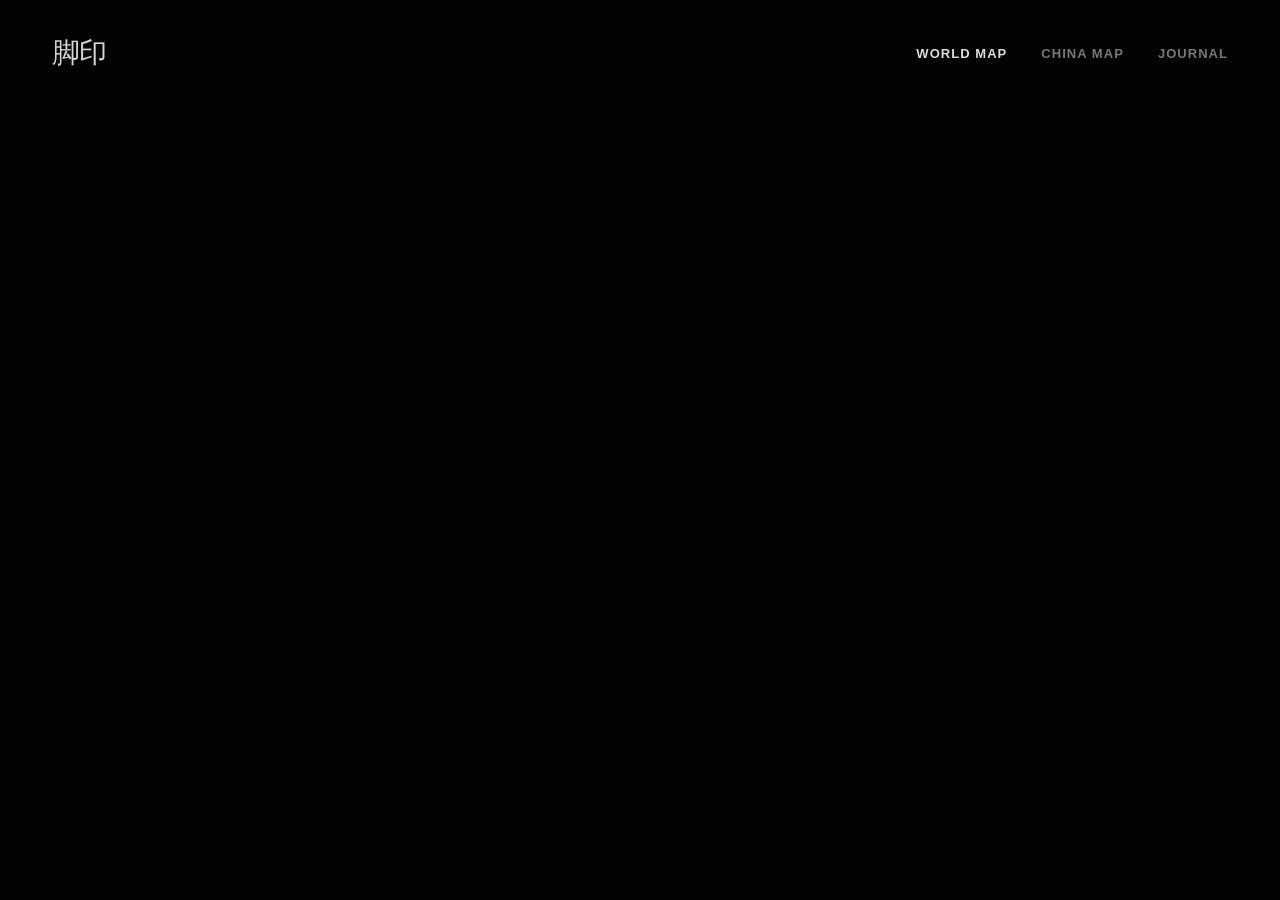
==== travel-collection/index.html @ f0258b60 "chore: track travel collection baseline" ====
<!doctype html>
<html lang="zh-CN">
  <head>
    <meta charset="UTF-8" />
    <meta name="viewport" content="width=device-width, initial-scale=1.0" />
    <title>脚印 Footprints</title>
    <link rel="stylesheet" href="styles.css" />
  </head>
  <body>
    <main class="home-shell" aria-label="脚印首页">
      <header class="site-header">
        <a class="brand" href="#">脚印</a>
        <nav aria-label="主导航">
          <a href="#">World Map</a>
          <a href="#">China Map</a>
          <a href="#">Journal</a>
        </nav>
      </header>

      <section class="hero" aria-label="脚印地球动画">
        <video
          class="hero-video"
          src="assets/home-globe.mov"
          autoplay
          muted
          loop
          playsinline
          preload="auto"
        ></video>
      </section>
    </main>
  </body>
</html>
---- travel-collection/styles.css ----
* {
  box-sizing: border-box;
  margin: 0;
  padding: 0;
}

html,
body {
  min-height: 100%;
}

body {
  overflow: hidden;
  background: #030303;
  color: #ffffff;
  font-family: "Avenir Next", "PingFang SC", "Hiragino Sans GB", -apple-system, BlinkMacSystemFont, sans-serif;
}

a {
  color: inherit;
  text-decoration: none;
}

.home-shell {
  position: relative;
  min-height: 100vh;
  background:
    radial-gradient(circle at 50% 45%, rgba(32, 58, 77, 0.18), transparent 32%),
    #030303;
}

.site-header {
  position: fixed;
  top: 0;
  left: 0;
  right: 0;
  z-index: 3;
  display: flex;
  align-items: center;
  justify-content: space-between;
  padding: 34px 52px;
  color: rgba(255, 255, 255, 0.82);
  mix-blend-mode: screen;
}

.brand {
  font-size: 28px;
  font-weight: 500;
  letter-spacing: -0.04em;
}

.site-header nav {
  display: flex;
  gap: 34px;
  align-items: center;
  color: rgba(255, 255, 255, 0.46);
  font-size: 13px;
  font-weight: 600;
  letter-spacing: 0.08em;
  text-transform: uppercase;
}

.site-header nav a:first-child {
  color: rgba(255, 255, 255, 0.86);
}

.hero {
  position: fixed;
  inset: 0;
  display: grid;
  place-items: center;
  background: #030303;
}

.hero-video {
  width: 100vw;
  height: 100vh;
  object-fit: cover;
  background: #030303;
}

@media (max-width: 760px) {
  body {
    overflow: auto;
  }

  .site-header {
    padding: 24px;
  }

  .site-header nav {
    display: none;
  }

  .hero-video {
    width: 100vw;
    height: 100vh;
  }
}
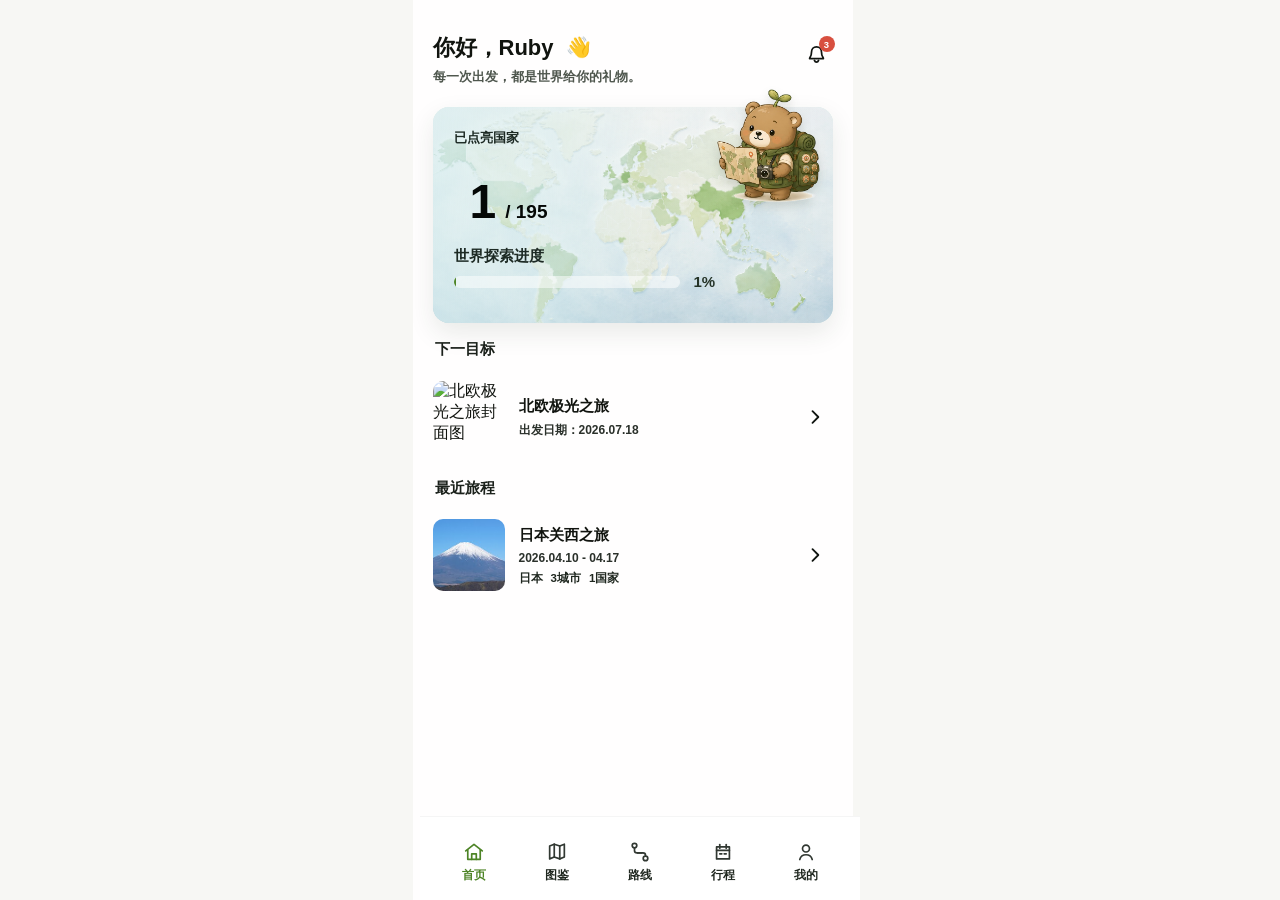
==== commit 7afdd84a: "deploy travel collection" ====
--- a/travel-collection/index.html
+++ b/travel-collection/index.html
@@ -3,31 +3,16 @@
   <head>
     <meta charset="UTF-8" />
     <meta name="viewport" content="width=device-width, initial-scale=1.0" />
-    <title>脚印 Footprints</title>
-    <link rel="stylesheet" href="styles.css" />
+    <title>旅行收集册</title>
+    <meta http-equiv="refresh" content="0; url=mobile.html" />
+    <script>
+      window.location.replace("mobile.html");
+    </script>
   </head>
   <body>
-    <main class="home-shell" aria-label="脚印首页">
-      <header class="site-header">
-        <a class="brand" href="#">脚印</a>
-        <nav aria-label="主导航">
-          <a href="#">World Map</a>
-          <a href="#">China Map</a>
-          <a href="#">Journal</a>
-        </nav>
-      </header>
-
-      <section class="hero" aria-label="脚印地球动画">
-        <video
-          class="hero-video"
-          src="assets/home-globe.mov"
-          autoplay
-          muted
-          loop
-          playsinline
-          preload="auto"
-        ></video>
-      </section>
+    <main aria-label="旅行收集册入口">
+      <p>正在进入旅行收集册...</p>
+      <p><a href="mobile.html">打开新版首页</a></p>
     </main>
   </body>
 </html>
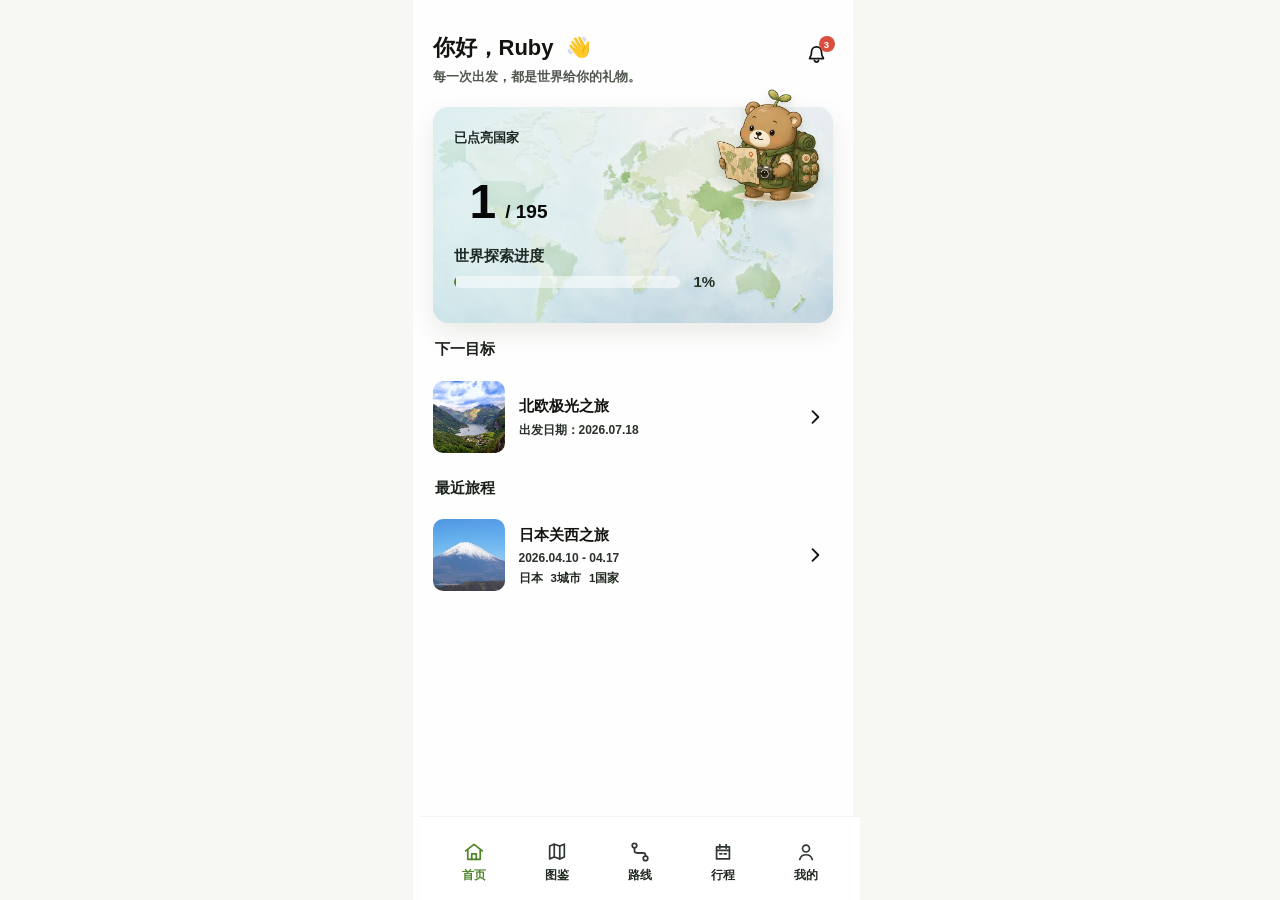
==== commit 8c5e2cba: "add favicon links" ====
--- a/travel-collection/index.html
+++ b/travel-collection/index.html
@@ -4,6 +4,7 @@
     <meta charset="UTF-8" />
     <meta name="viewport" content="width=device-width, initial-scale=1.0" />
     <title>旅行收集册</title>
+    <link rel="icon" href="assets/profile-avatar-kuma-small.jpg" />
     <meta http-equiv="refresh" content="0; url=mobile.html" />
     <script>
       window.location.replace("mobile.html");
